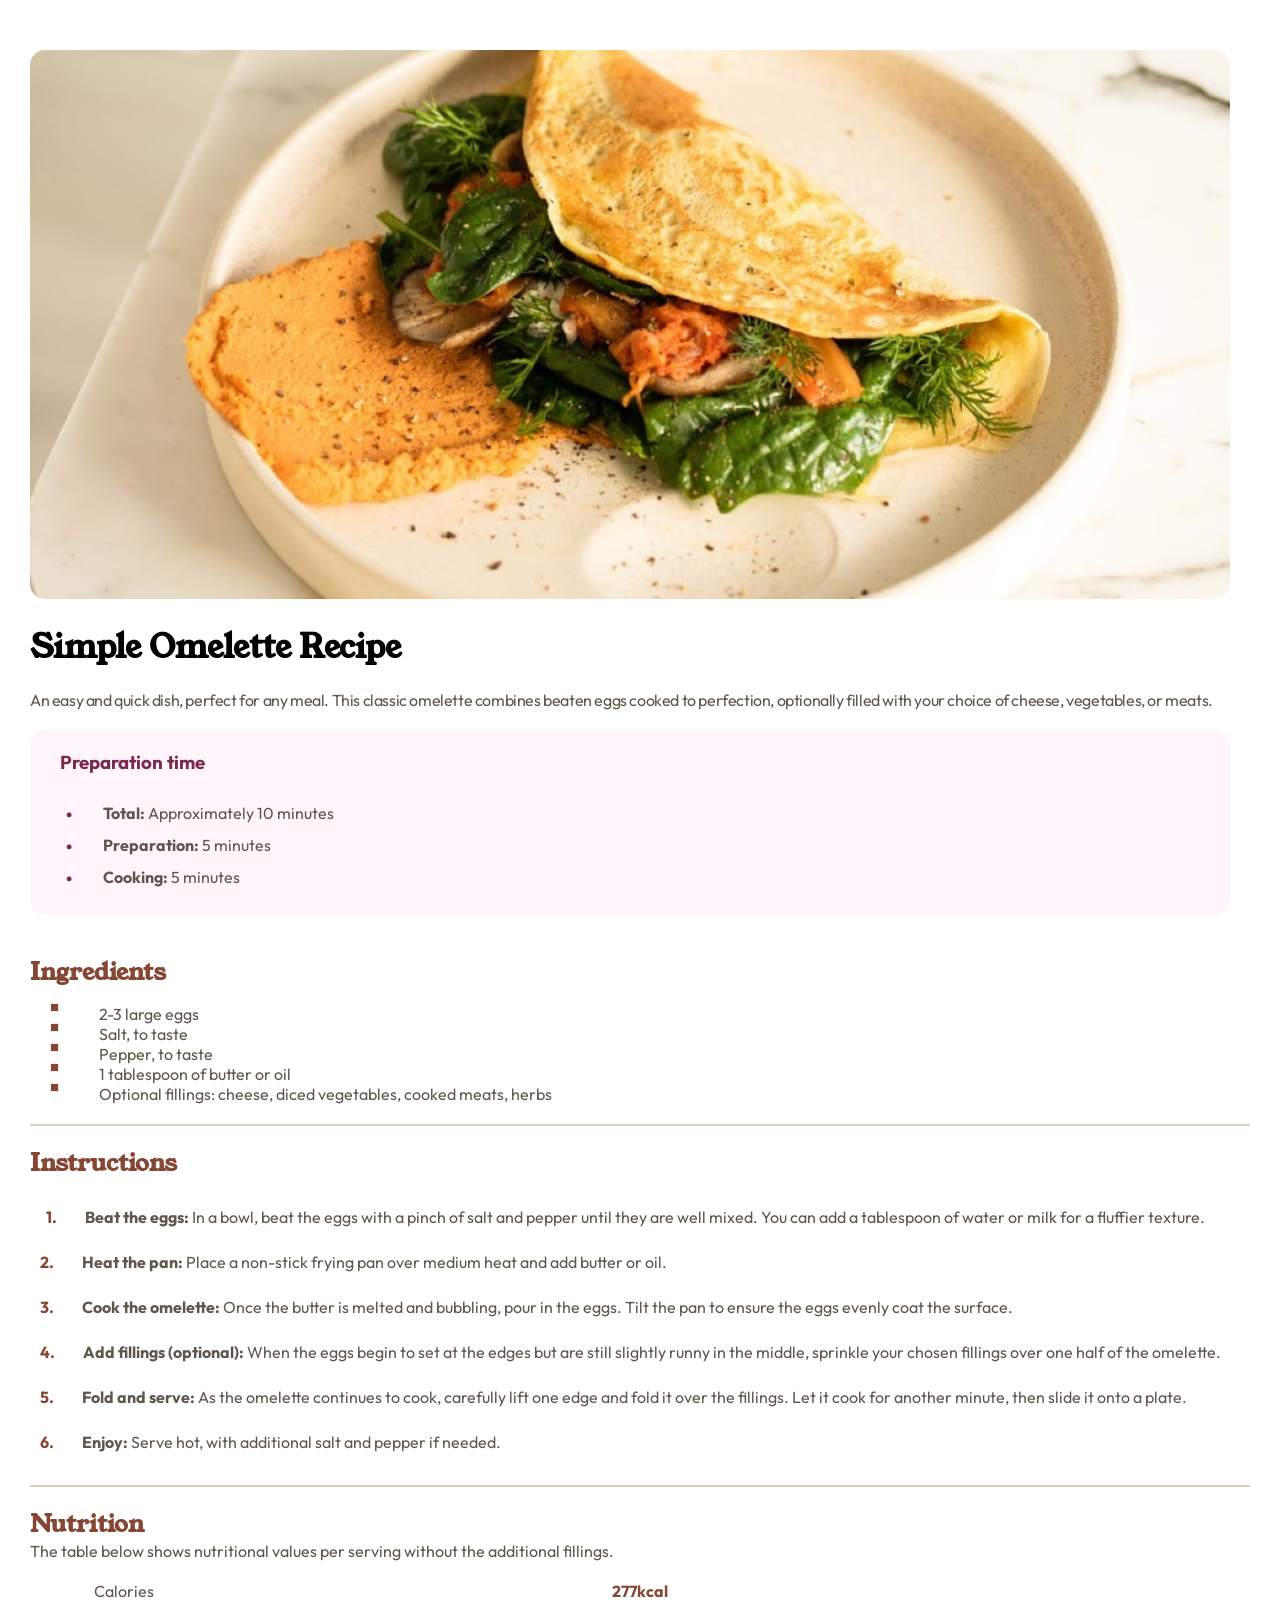
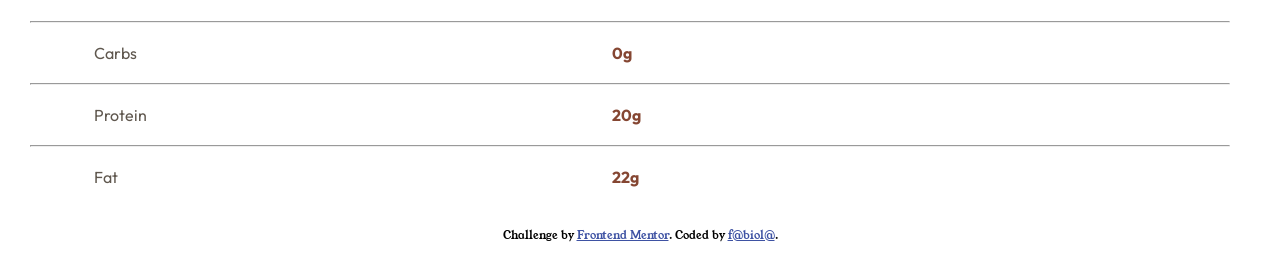
==== recipe-page-main/index.html @ f0a9ac6e "ingredients" ====
<!DOCTYPE html>
<html lang="en">
<head>
  <meta charset="UTF-8">
  <meta name="viewport" content="width=device-width, initial-scale=1.0"> <!-- displays site properly based on user's device -->

  <link rel="icon" type="image/png" sizes="32x32" href="./assets/images/favicon-32x32.png">
  <link rel="preconnect" href="https://fonts.googleapis.com">
  <link rel="preconnect" href="https://fonts.gstatic.com" crossorigin>
  <link href="https://fonts.googleapis.com/css2?family=Outfit:wght@100..900&family=Young+Serif&display=swap" rel="stylesheet">
  <link rel="stylesheet" href="style.css">
  <title>Frontend Mentor | Recipe page</title>

  <!-- Feel free to remove these styles or customise in your own stylesheet 👍 -->
  <style>
    .attribution { font-size: 11px; text-align: center; }
    .attribution a { color: hsl(228, 45%, 44%); }
  </style>
</head>
<body>
  <section class="header">
    <header>
      <img src="assets/images/image-omelette.jpeg" alt="omelette légumes">
      <h1>Simple Omelette Recipe</h1>
      <p>An easy and quick dish, perfect for any meal. This classic omelette combines beaten eggs cooked 
        to perfection, optionally filled with your choice of cheese, vegetables, or meats.</p>
    </header>
    <div class="preparation">
      <h3>Preparation time</h3>
      <ul>
        <li><span>Total:</span> Approximately 10 minutes</li>
        <li><span>Preparation:</span> 5 minutes</li>
        <li><span>Cooking:</span> 5 minutes</li>
      </ul>
    </div>
  </section>
  <section class="ingredients">
    <h2>Ingredients</h2>
    
    <ul>
      <li>2-3 large eggs</li>
      <li>Salt, to taste</li>
      <li>Pepper, to taste</li>
      <li>1 tablespoon of butter or oil</li>
      <li>Optional fillings: cheese, diced vegetables, cooked meats, herbs</li>
    </ul>
    <!-- <hr> -->
  </section>
  <!-- <hr> -->
  <div class="straight"></div>
  <section class="instructions">
    <h2>Instructions</h2>
    <ol>
      <li><span>Beat the eggs:</span> In a bowl, beat the eggs with a pinch of salt and pepper until they are well mixed. 
        You can add a tablespoon of water or milk for a fluffier texture.</li>
      <li><span>Heat the pan:</span> Place a non-stick frying pan over medium heat and add butter or oil.</li>
      <li><span>Cook the omelette:</span> Once the butter is melted and bubbling, pour in the eggs. Tilt the pan to ensure 
        the eggs evenly coat the surface.
      </li>
      <li><span>Add fillings  (optional):</span> When the eggs begin to set at the edges but are still slightly runny in the 
        middle, sprinkle your chosen fillings over one half of the omelette.</li>
      <li><span>Fold and serve:</span> As the omelette continues to cook, carefully lift one edge and fold it  over the 
        fillings. Let it cook for another minute, then slide it onto a plate.</li>
      <li><span>Enjoy:</span> Serve hot, with additional salt and pepper if needed.
      </li>
    </ol>
  </section>
  <div class="straight"></div>
  <section class="nutrition">
    <h2>Nutrition</h2>
    <p>The table below shows nutritional values per serving without the additional fillings.</p> 
    <div class="table">
      <p>Calories</p>
      <p class="mesure">277kcal</p>
    </div>
    <hr>
    <div class="table">
      <p>Carbs</p>
      <p class="mesure">0g</p>
    </div>
    <hr>
    <div class="table">
      <p>Protein</p>
      <p class="mesure">20g</p>
    </div>
    <hr>
    <div class="table">
      <p>Fat</p>
      <p class="mesure">22g </p>
    </div>
    
  </section>
  
  <div class="attribution">
    Challenge by <a href="https://www.frontendmentor.io?ref=challenge" target="_blank">Frontend Mentor</a>. 
    Coded by <a href="https://www.frontendmentor.io/profile/Fabiola971" target="_blank">f@biol@</a>.
  </div>
</body>
</html>
---- recipe-page-main/style.css ----
*{
    box-sizing: border-box;
    margin: 0;
    padding: 0;   
}

body{
    font-family: "Young Serif", serif;
    padding: 30px;
    font-size: 34px;
}

h2, .mesure{
    color: hsl(14, 45%, 36%);
}

h3, .preparation li::before{
    color:  hsl(332, 51%, 32%);
    font-family: "Outfit", sans-serif;
}

hr{
    color: hsl(30, 18%), 87%;
}

p, li{
    font-family: "Outfit", sans-serif;
    color: hsl(30, 10%, 34%);
}

section{
    padding: 20px 20px 20px 0;
}

span{
    font-weight: bold;
}
/*******************HEADER******************/
.header header img, .preparation{
    border-radius: 15px;
    -webkit-border-radius: 15px;
    -moz-border-radius: 15px;
    -ms-border-radius: 15px;
    -o-border-radius: 15px;
    width: 100%;
}

.header header{
    padding-bottom: 20px;
}

.header header h1{
    padding: 20px 0;
    color: #000;
    font-size: 2em;
}

.header p{
    display: flex;
    flex-direction: column;
}

.preparation{
    background-color: hsl(330, 100%, 98%);
    padding: 20px 20px 20px 30px;
}

.preparation ul, .ingredients ul{
    list-style: none;
}

.preparation li::before{
    padding: 10px 30px 10px 5px;
    content: "\2022";
    font-size: 35px;
    
}

.preparation li, .ingredient li{
    padding: 10px;    
}
/******************INGREDIENTS******/
ul, ol{
    padding-top: 15px;  
}

.ingredients ul{}

.ingredients ul li{
    position: relative;
    /* padding: 10px 40px 10px 10px; */
    text-indent: -60px;
    padding-left: 70px;
}

.ingredients li::before{
    content: "\25A0";
    padding: 10px 40px 10px 10px;
    color: hsl(14, 45%, 36%);
    font-size: 15px;
    position: relative;
    top: -8px;
}

.straight{
    width: 100%;
    border: 0.5px solid  hsl(32, 26%, 80%);
}
/* INSTRUCTIONS */

.instructions ol{
    list-style: none;
    counter-reset: list-counter;
}

.instructions li:first-child::before{
    content: counter(1);
    margin-left: 6px;
}

.instructions ol li{
    counter-increment: list-counter;
    line-height: 45px;
    padding-left: 68px;
    text-indent: -58px; 
}

.instructions ol li::before{
    content: counter(list-counter)".";
    color: hsl(14, 45%, 36%);
    font-weight: bold;
    margin-right: 28px;   
}

/* NUTRITION */
.table{
    display: flex;
    margin: 20px 0 20px 64px;
}

.table p{
    width: 50%;
}

.mesure{
    font-weight: bold;
    margin-left: -50px;
}

@media (max-width:1443px){
   body{
    font-size: 16px;
   }
   .header p{
    letter-spacing: -0.4px;
   }

   .preparation h3{
    padding-bottom: 10px;
   }
   
   .preparation li{
    padding: 0;
   }

   .preparation li::before{
    display: inline-block;
    vertical-align: middle;
    padding: 0 30px 0 5px;
    font-size: 25px;
    
    
    }
}
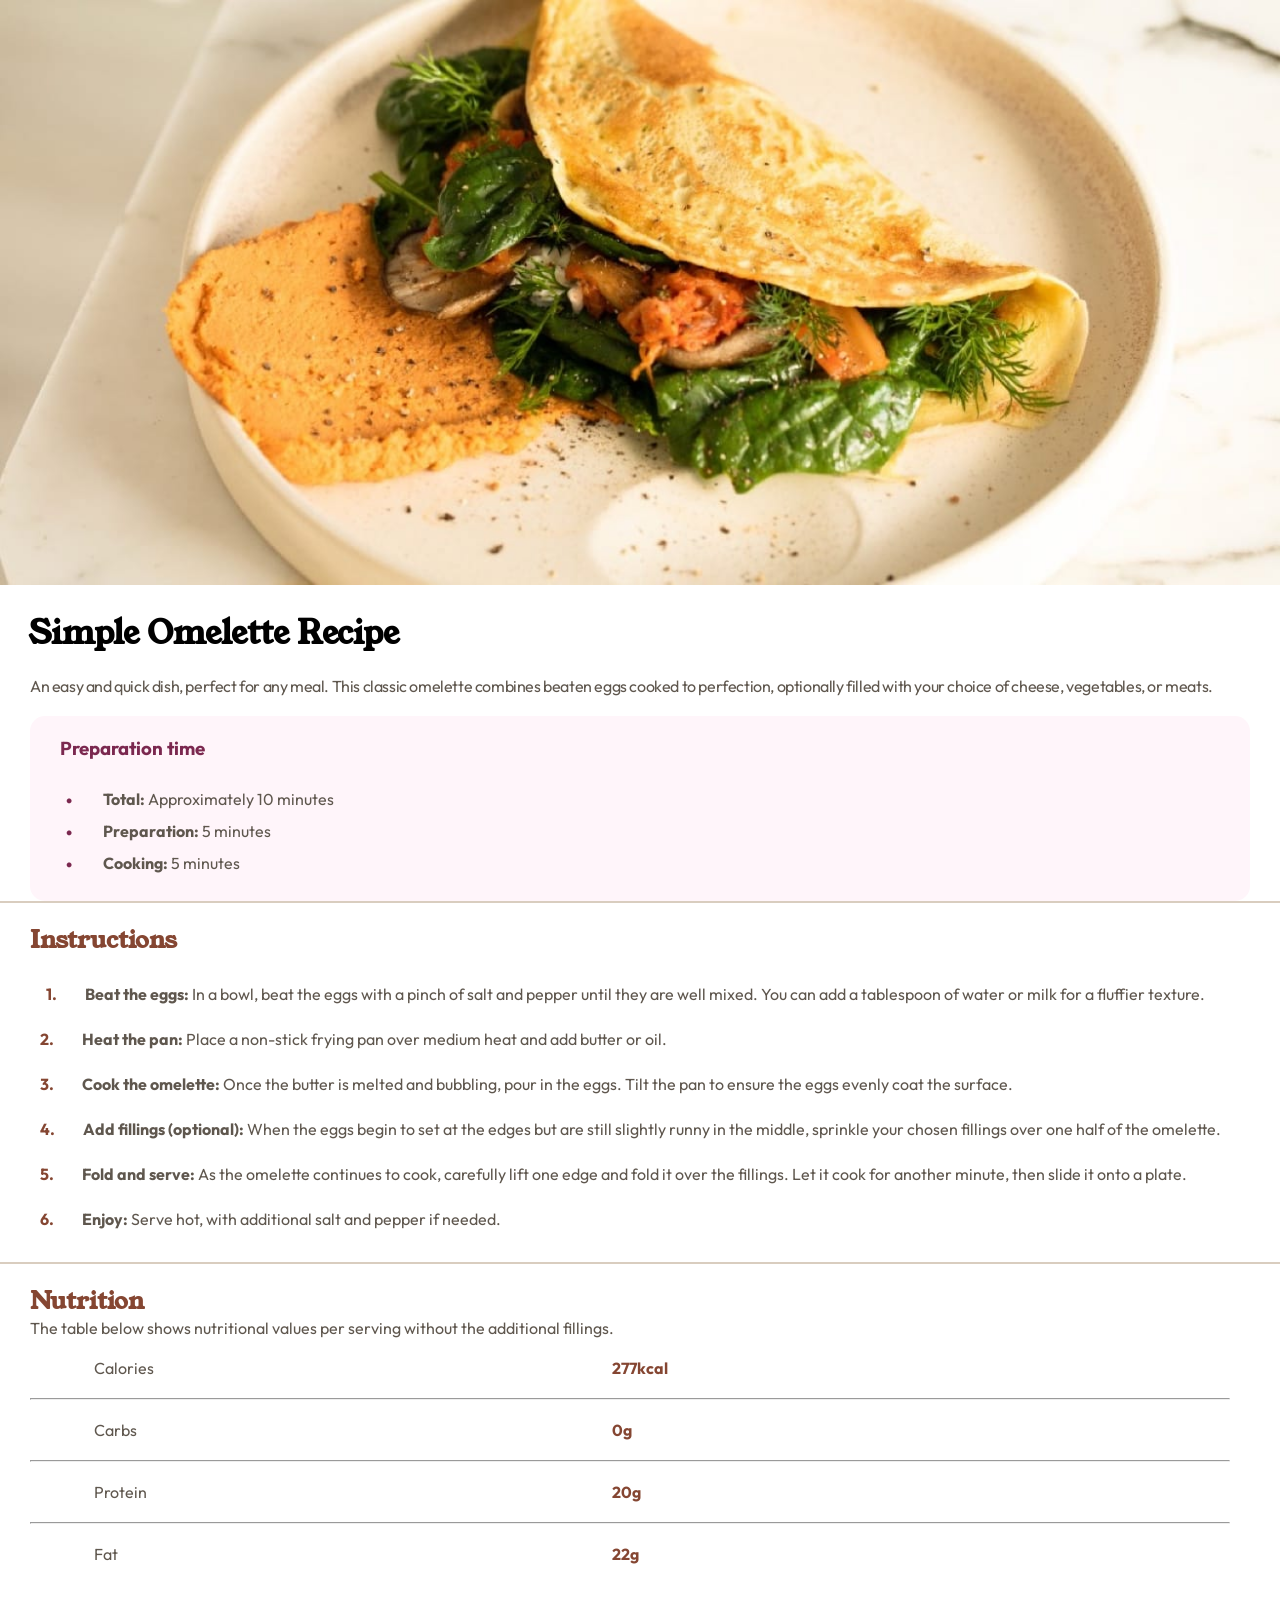
==== commit f614f5a8: "change img outof header" ====
--- a/recipe-page-main/index.html
+++ b/recipe-page-main/index.html
@@ -19,8 +19,8 @@
 </head>
 <body>
   <section class="header">
+    <img src="assets/images/image-omelette.jpeg" alt="omelette légumes">
     <header>
-      <img src="assets/images/image-omelette.jpeg" alt="omelette légumes">
       <h1>Simple Omelette Recipe</h1>
       <p>An easy and quick dish, perfect for any meal. This classic omelette combines beaten eggs cooked 
         to perfection, optionally filled with your choice of cheese, vegetables, or meats.</p>
@@ -34,15 +34,7 @@
       </ul>
     </div>
   </section>
-  <section class="ingredients">
-    <h2>Ingredients</h2>
-    
-    <ul>
-      <li>2-3 large eggs</li>
-      <li>Salt, to taste</li>
-      <li>Pepper, to taste</li>
-      <li>1 tablespoon of butter or oil</li>
-      <li>Optional fillings: cheese, diced vegetables, cooked meats, herbs</li>
+ 
     </ul>
     <!-- <hr> -->
   </section>
@@ -94,6 +86,6 @@
   <div class="attribution">
     Challenge by <a href="https://www.frontendmentor.io?ref=challenge" target="_blank">Frontend Mentor</a>. 
     Coded by <a href="https://www.frontendmentor.io/profile/Fabiola971" target="_blank">f@biol@</a>.
-  </div>
+  </div> 
 </body>
 </html>
--- a/recipe-page-main/style.css
+++ b/recipe-page-main/style.css
@@ -6,7 +6,7 @@
 
 body{
     font-family: "Young Serif", serif;
-    padding: 30px;
+    /* padding: 30px; */
     font-size: 34px;
 }
 
@@ -36,31 +36,31 @@
     font-weight: bold;
 }
 /*******************HEADER******************/
-.header header img, .preparation{
+.header img{
+    width: 100%;
+}
+
+.header header{
+    padding-bottom: 20px;
+}
+
+.header header h1{
+    padding: 20px 28px;
+    color: #000;
+    font-size: 2em;
+}
+
+.header p{
+    display: flex;
+    flex-direction: column;
+}
+
+.preparation{
     border-radius: 15px;
     -webkit-border-radius: 15px;
     -moz-border-radius: 15px;
     -ms-border-radius: 15px;
     -o-border-radius: 15px;
-    width: 100%;
-}
-
-.header header{
-    padding-bottom: 20px;
-}
-
-.header header h1{
-    padding: 20px 0;
-    color: #000;
-    font-size: 2em;
-}
-
-.header p{
-    display: flex;
-    flex-direction: column;
-}
-
-.preparation{
     background-color: hsl(330, 100%, 98%);
     padding: 20px 20px 20px 30px;
 }
@@ -70,9 +70,16 @@
 }
 
 .preparation li::before{
-    padding: 10px 30px 10px 5px;
     content: "\2022";
-    font-size: 35px;
+    display: inline-block;
+    vertical-align: middle;
+    padding: 0 20px 0 5px;
+    font-size: 25px;
+}
+
+.preparation li::before{
+    /* padding: 10px 30px 10px 50px;
+    font-size: 35px; */
     
 }
 
@@ -149,27 +156,64 @@
 
 @media (max-width:1443px){
    body{
-    font-size: 16px;
-   }
+        font-size: 16px;
+   }
+
+   h1{
+    padding-inline: 30px;
+   }
+
+   .header{
+        padding: 0;
+   }
+
+   .header header img{
+    border-radius: 0;
+    -webkit-border-radius: 0;
+    -moz-border-radius: 0;
+    -ms-border-radius: 0;
+    -o-border-radius: 0;
+}
+
    .header p{
-    letter-spacing: -0.4px;
+        letter-spacing: -0.4px;
+        padding-inline-start: 30px;
+        padding-inline-end: 50px;
+   }
+
+   .preparation{
+        margin-inline: 30px;
+        width: auto;
    }
 
    .preparation h3{
-    padding-bottom: 10px;
+        padding-bottom: 10px;
    }
    
    .preparation li{
-    padding: 0;
+        padding: 0;
    }
 
    .preparation li::before{
-    display: inline-block;
-    vertical-align: middle;
-    padding: 0 30px 0 5px;
-    font-size: 25px;
-    
-    
-    }
-}
-
+        display: inline-block;
+        vertical-align: middle;
+        padding: 0 30px 0 5px;
+        font-size: 25px;
+    }
+
+    .ingredients, .instructions, .nutrition{
+        margin-inline: 30px;
+    }
+
+    .ingredients {
+    line-height: 30px;
+    }
+
+    .ingredients li::before{
+        top: -2px;
+        left: -13px;
+        padding-right: 7px;
+        font-size: 10px;
+    }
+}
+
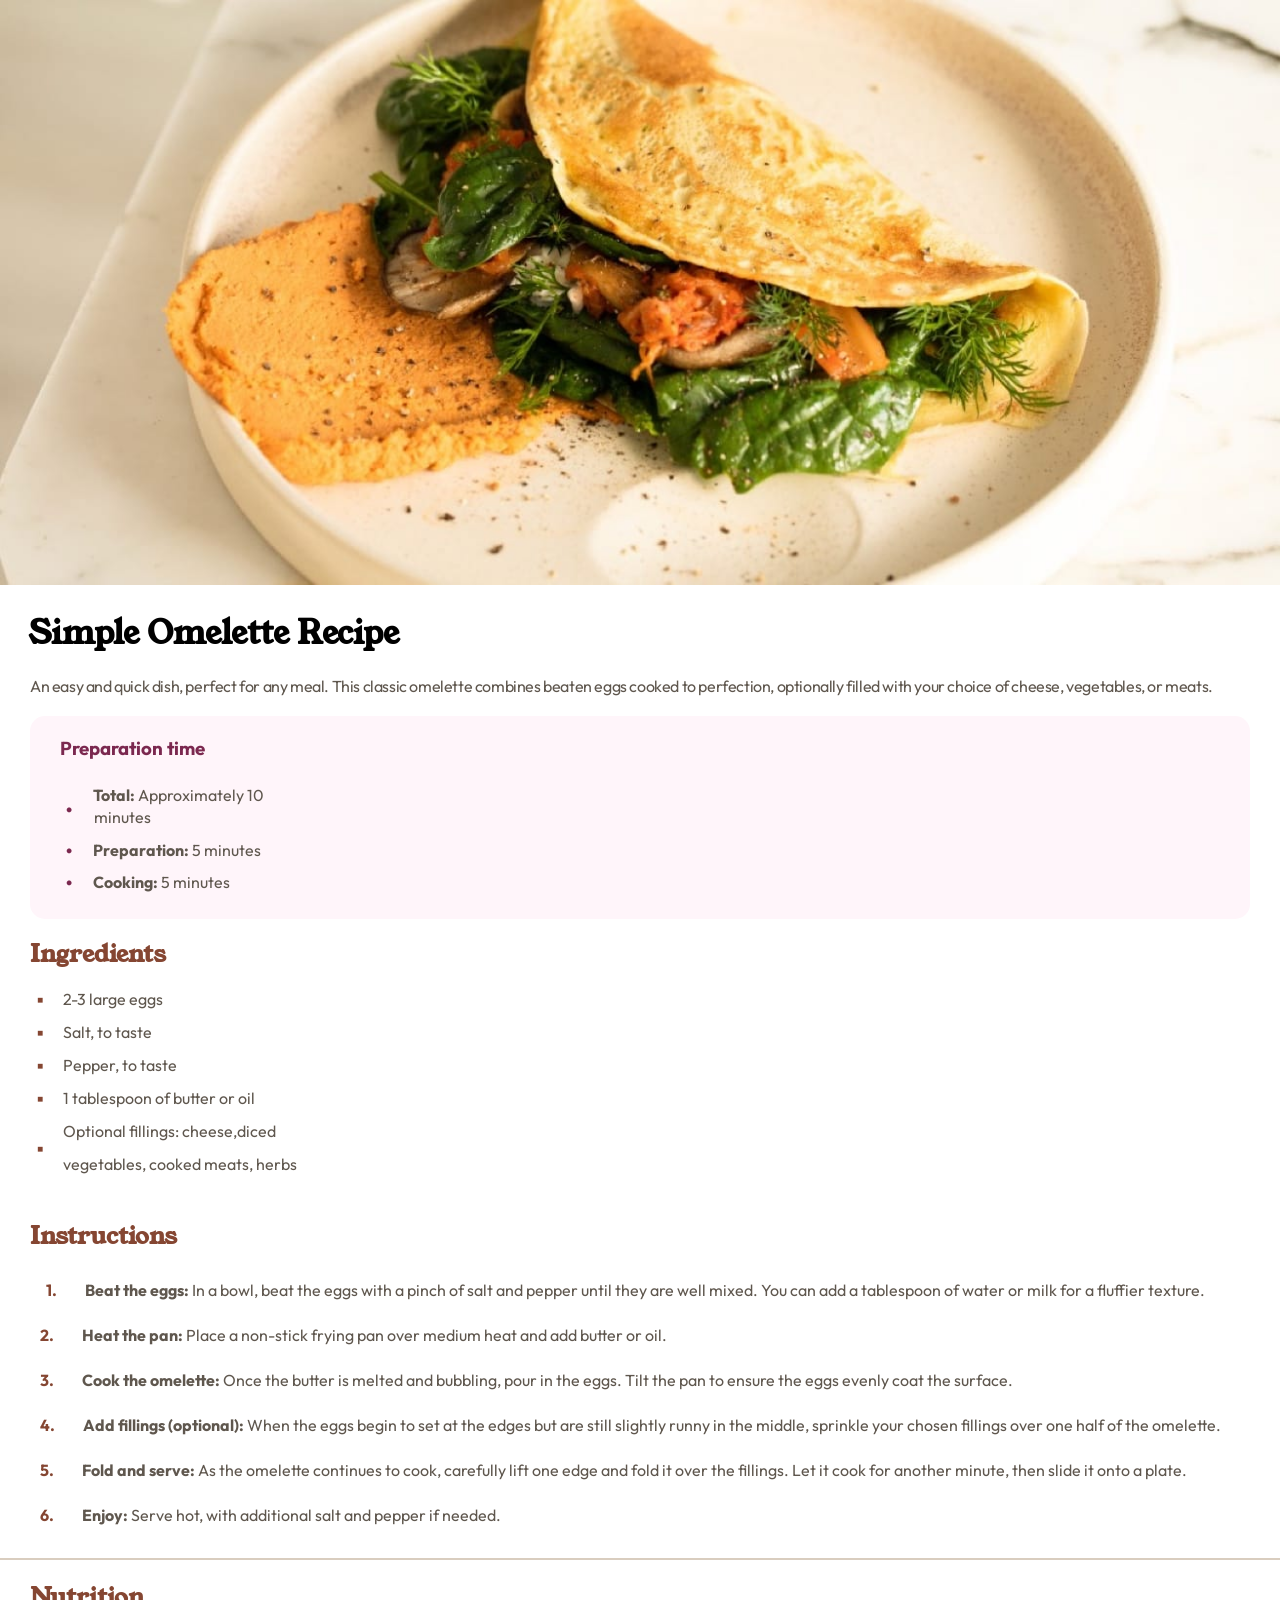
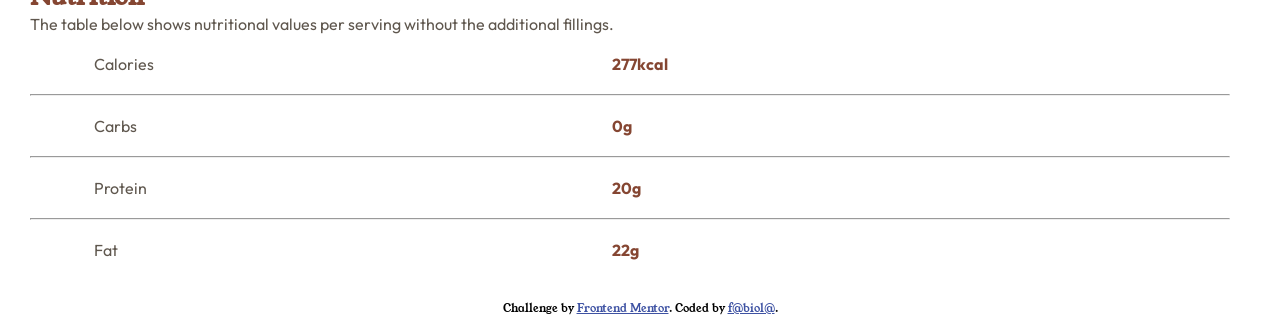
==== commit e00095bf: "improvement layoutingredients section" ====
--- a/recipe-page-main/index.html
+++ b/recipe-page-main/index.html
@@ -28,18 +28,28 @@
     <div class="preparation">
       <h3>Preparation time</h3>
       <ul>
-        <li><span>Total:</span> Approximately 10 minutes</li>
+        <li><span>Total:</span> Approximately 10 <em>minutes</em></li>
         <li><span>Preparation:</span> 5 minutes</li>
         <li><span>Cooking:</span> 5 minutes</li>
       </ul>
     </div>
   </section>
  
+    
+    <!-- <hr> -->
+  <section class="ingredients">
+    <h2>Ingredients</h2>
+    <ul>
+      <li>2-3 large eggs</li>
+      <li>Salt, to taste</li>
+      <li>Pepper, to taste</li>
+      <li>1 tablespoon of butter or oil</li>
+      <li>Optional fillings: cheese,diced <em>vegetables, cooked meats, herbs</em></li>
     </ul>
-    <!-- <hr> -->
+
   </section>
   <!-- <hr> -->
-  <div class="straight"></div>
+  <!-- <div class="straight"></div> -->
   <section class="instructions">
     <h2>Instructions</h2>
     <ol>
--- a/recipe-page-main/style.css
+++ b/recipe-page-main/style.css
@@ -72,19 +72,30 @@
 .preparation li::before{
     content: "\2022";
     display: inline-block;
-    vertical-align: middle;
+    vertical-align: sub;
     padding: 0 20px 0 5px;
     font-size: 25px;
 }
 
-.preparation li::before{
-    /* padding: 10px 30px 10px 50px;
-    font-size: 35px; */
+
+
+.preparation li, .ingredient li{
+    padding: 10px; 
+    position: relative;   
+}
+
+.preparation li:first-of-type::before{
+    vertical-align: top;
+    line-height: 2;
+
     
 }
 
-.preparation li, .ingredient li{
-    padding: 10px;    
+.preparation li em{
+    font-style: normal;
+    position: absolute;
+    top: 22px;
+    left: 34px;
 }
 /******************INGREDIENTS******/
 ul, ol{
@@ -109,6 +120,21 @@
     top: -8px;
 }
 
+.ingredients li:last-of-type::before{
+   top: 15px;
+
+}
+
+.ingredients li em{
+    display: block;
+    font-style: normal;
+    position: relative;
+    left: 23px;
+
+}
+
+
+
 .straight{
     width: 100%;
     border: 0.5px solid  hsl(32, 26%, 80%);
@@ -195,9 +221,7 @@
    }
 
    .preparation li::before{
-        display: inline-block;
-        vertical-align: middle;
-        padding: 0 30px 0 5px;
+        /* padding: 0 30px 0 5px; */
         font-size: 25px;
     }
 
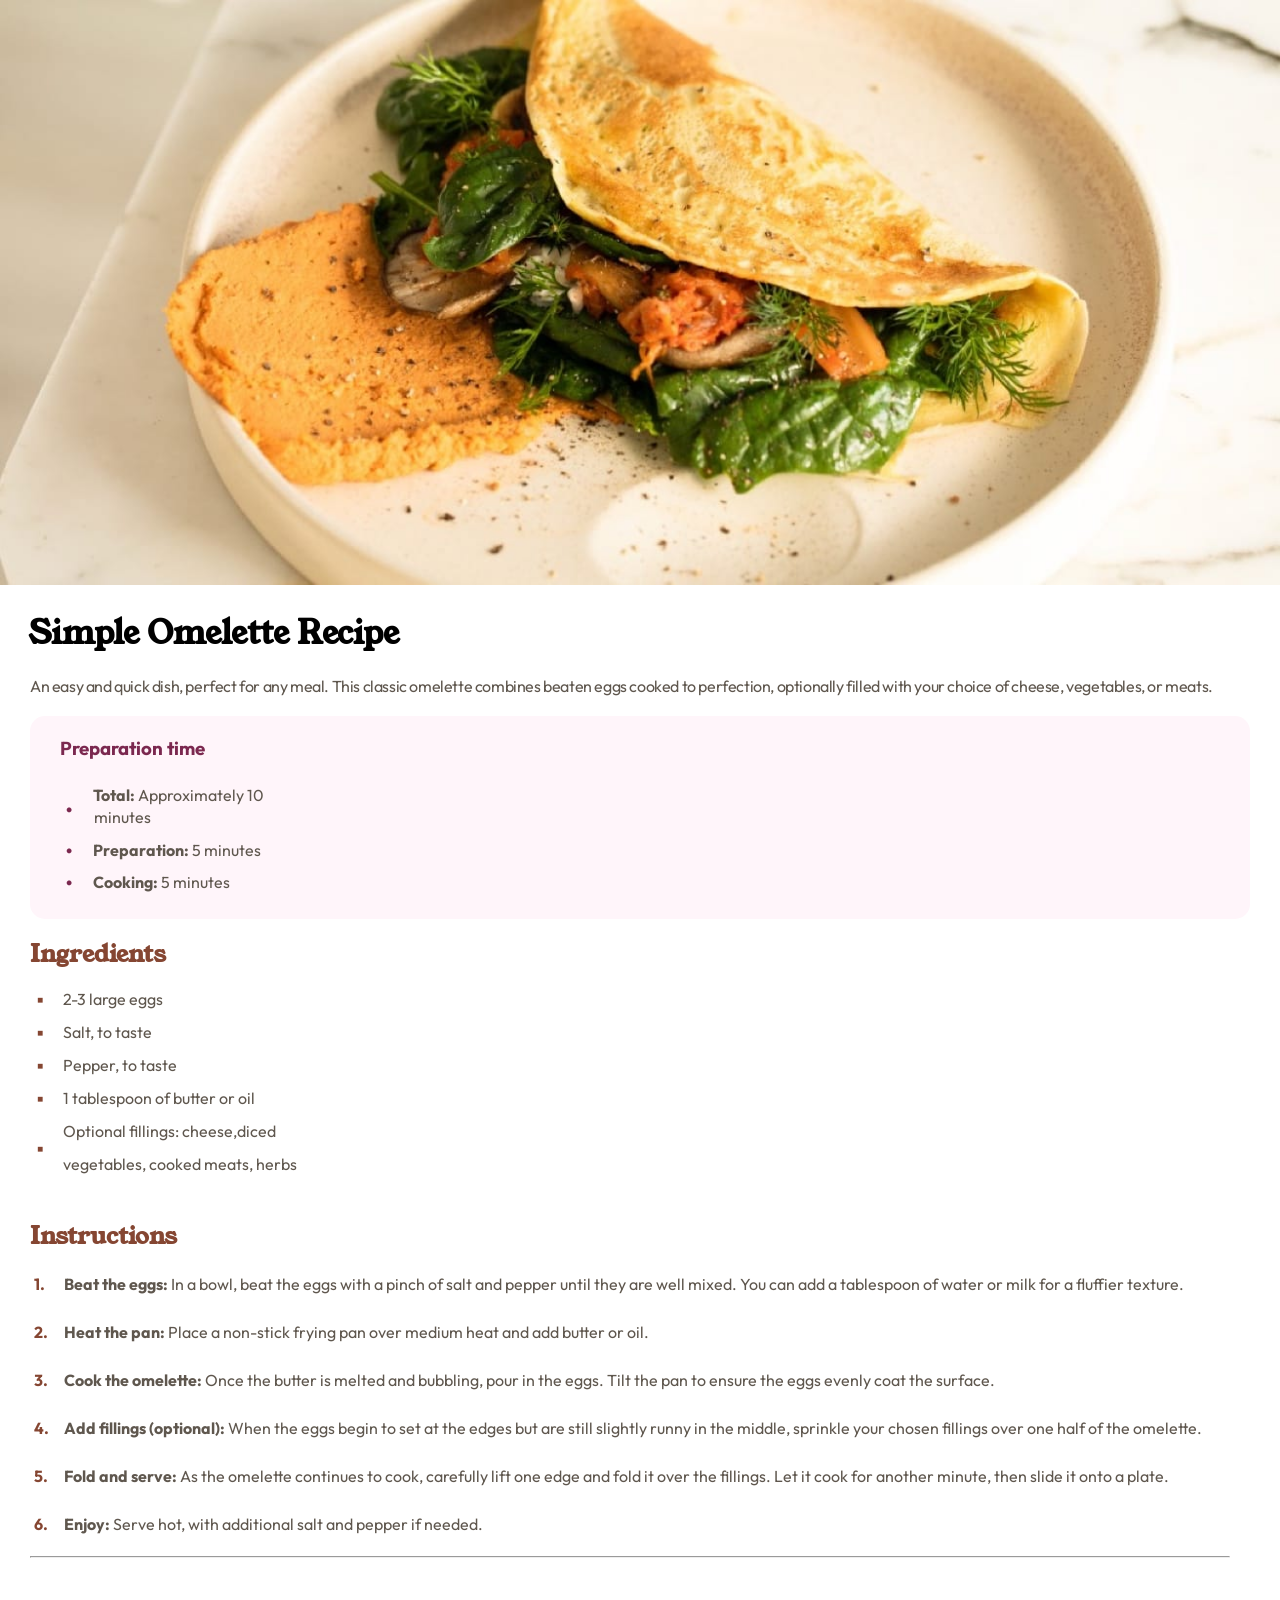
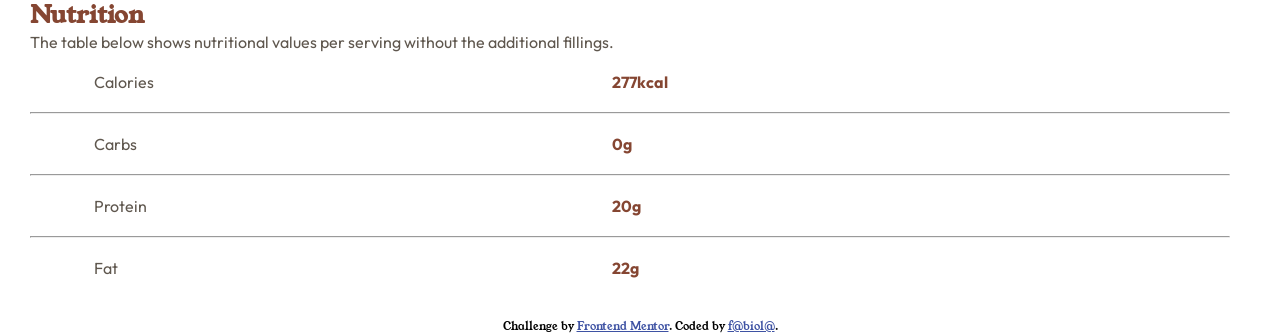
==== commit 3286475d: "continue to improve instructions section" ====
--- a/recipe-page-main/index.html
+++ b/recipe-page-main/index.html
@@ -53,9 +53,9 @@
   <section class="instructions">
     <h2>Instructions</h2>
     <ol>
-      <li><span>Beat the eggs:</span> In a bowl, beat the eggs with a pinch of salt and pepper until they are well mixed. 
+    <li><span>Beat the eggs:</span> In a bowl, beat the eggs with a pinch of salt and pepper until they are well mixed. 
         You can add a tablespoon of water or milk for a fluffier texture.</li>
-      <li><span>Heat the pan:</span> Place a non-stick frying pan over medium heat and add butter or oil.</li>
+      <li><strong>Heat the pan:</strong> Place a non-stick frying pan over medium heat and add butter or oil.</li>
       <li><span>Cook the omelette:</span> Once the butter is melted and bubbling, pour in the eggs. Tilt the pan to ensure 
         the eggs evenly coat the surface.
       </li>
@@ -66,7 +66,9 @@
       <li><span>Enjoy:</span> Serve hot, with additional salt and pepper if needed.
       </li>
     </ol>
+    <hr>
   </section>
+  <!-- <hr> -->
   <div class="straight"></div>
   <section class="nutrition">
     <h2>Nutrition</h2>
--- a/recipe-page-main/style.css
+++ b/recipe-page-main/style.css
@@ -135,34 +135,35 @@
 
 
 
-.straight{
-    width: 100%;
+.straigh{
+    width: 80%;
+    
     border: 0.5px solid  hsl(32, 26%, 80%);
 }
 /* INSTRUCTIONS */
 
 .instructions ol{
     list-style: none;
-    counter-reset: list-counter;
-}
-
-.instructions li:first-child::before{
-    content: counter(1);
-    margin-left: 6px;
+    counter-reset: step;
+   
 }
 
 .instructions ol li{
-    counter-increment: list-counter;
-    line-height: 45px;
-    padding-left: 68px;
-    text-indent: -58px; 
+    counter-increment: step;
+    line-height: 2;
+    margin-bottom: 16px;
+    position: relative;
+    left: 34px;    
 }
 
 .instructions ol li::before{
-    content: counter(list-counter)".";
+    content: counter(step)".";
     color: hsl(14, 45%, 36%);
     font-weight: bold;
-    margin-right: 28px;   
+    position: absolute;
+    left: -30px;
+    
+    
 }
 
 /* NUTRITION */
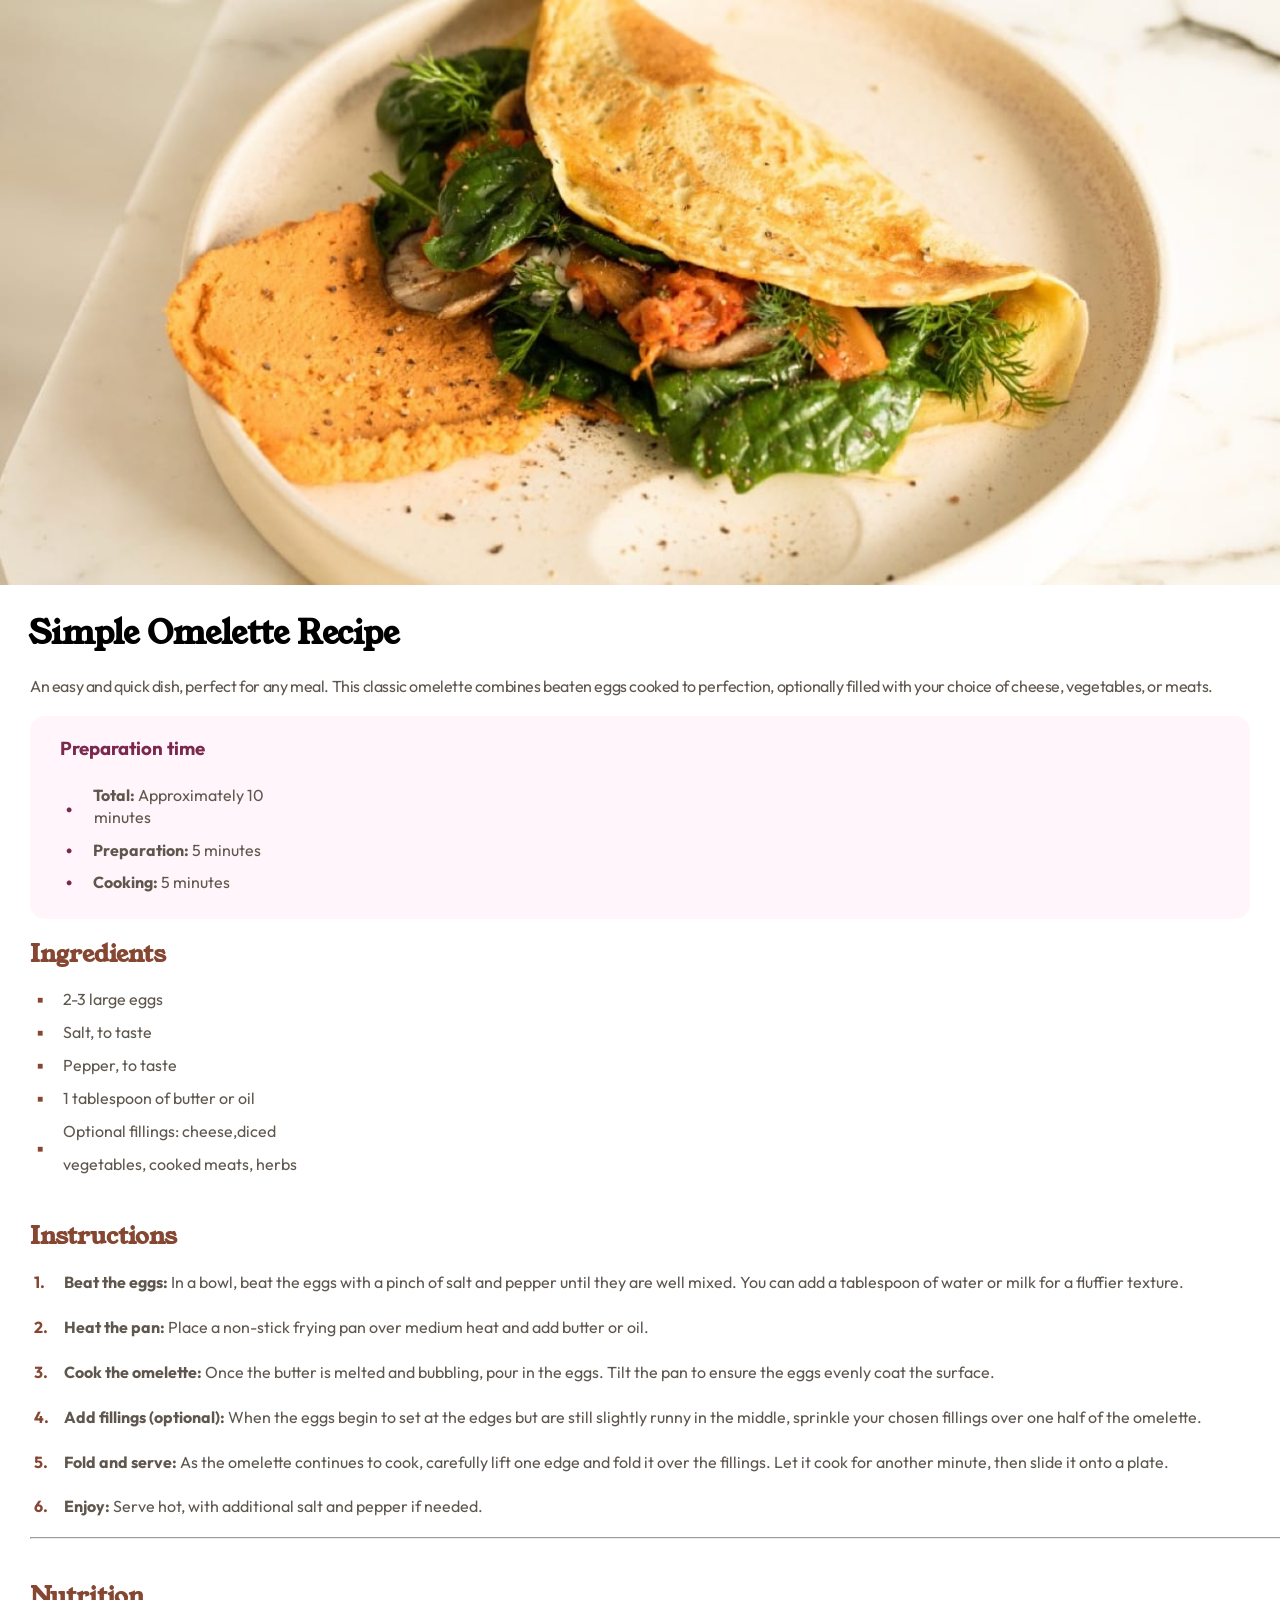
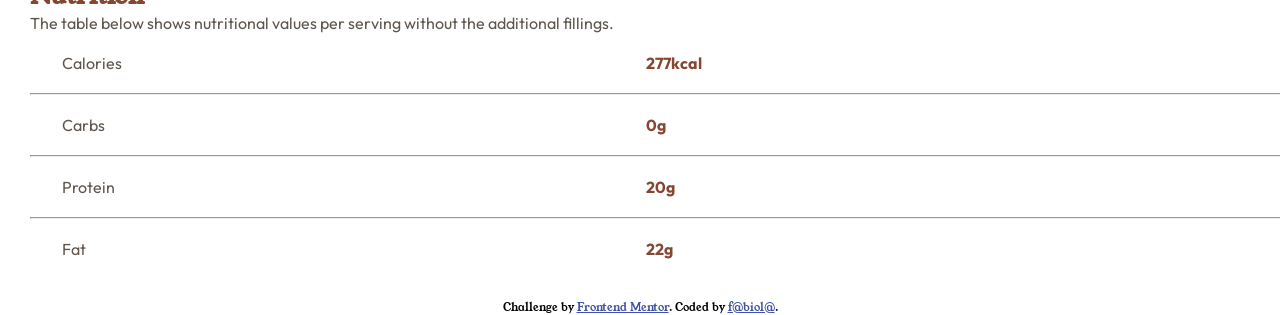
==== commit d66b8c0e: "improvement section nutrition" ====
--- a/recipe-page-main/index.html
+++ b/recipe-page-main/index.html
@@ -54,7 +54,8 @@
     <h2>Instructions</h2>
     <ol>
     <li><span>Beat the eggs:</span> In a bowl, beat the eggs with a pinch of salt and pepper until they are well mixed. 
-        You can add a tablespoon of water or milk for a fluffier texture.</li>
+        You can add a tablespoon of water or milk for a fluffier texture.</li> 
+       
       <li><strong>Heat the pan:</strong> Place a non-stick frying pan over medium heat and add butter or oil.</li>
       <li><span>Cook the omelette:</span> Once the butter is melted and bubbling, pour in the eggs. Tilt the pan to ensure 
         the eggs evenly coat the surface.
--- a/recipe-page-main/style.css
+++ b/recipe-page-main/style.css
@@ -21,6 +21,7 @@
 
 hr{
     color: hsl(30, 18%), 87%;
+    width: 105%;
 }
 
 p, li{
@@ -150,7 +151,7 @@
 
 .instructions ol li{
     counter-increment: step;
-    line-height: 2;
+    line-height: 1.8;
     margin-bottom: 16px;
     position: relative;
     left: 34px;    
@@ -161,15 +162,13 @@
     color: hsl(14, 45%, 36%);
     font-weight: bold;
     position: absolute;
-    left: -30px;
-    
-    
+    left: -30px;   
 }
 
 /* NUTRITION */
 .table{
     display: flex;
-    margin: 20px 0 20px 64px;
+    margin: 20px 0 20px 32px;
 }
 
 .table p{
@@ -178,7 +177,6 @@
 
 .mesure{
     font-weight: bold;
-    margin-left: -50px;
 }
 
 @media (max-width:1443px){
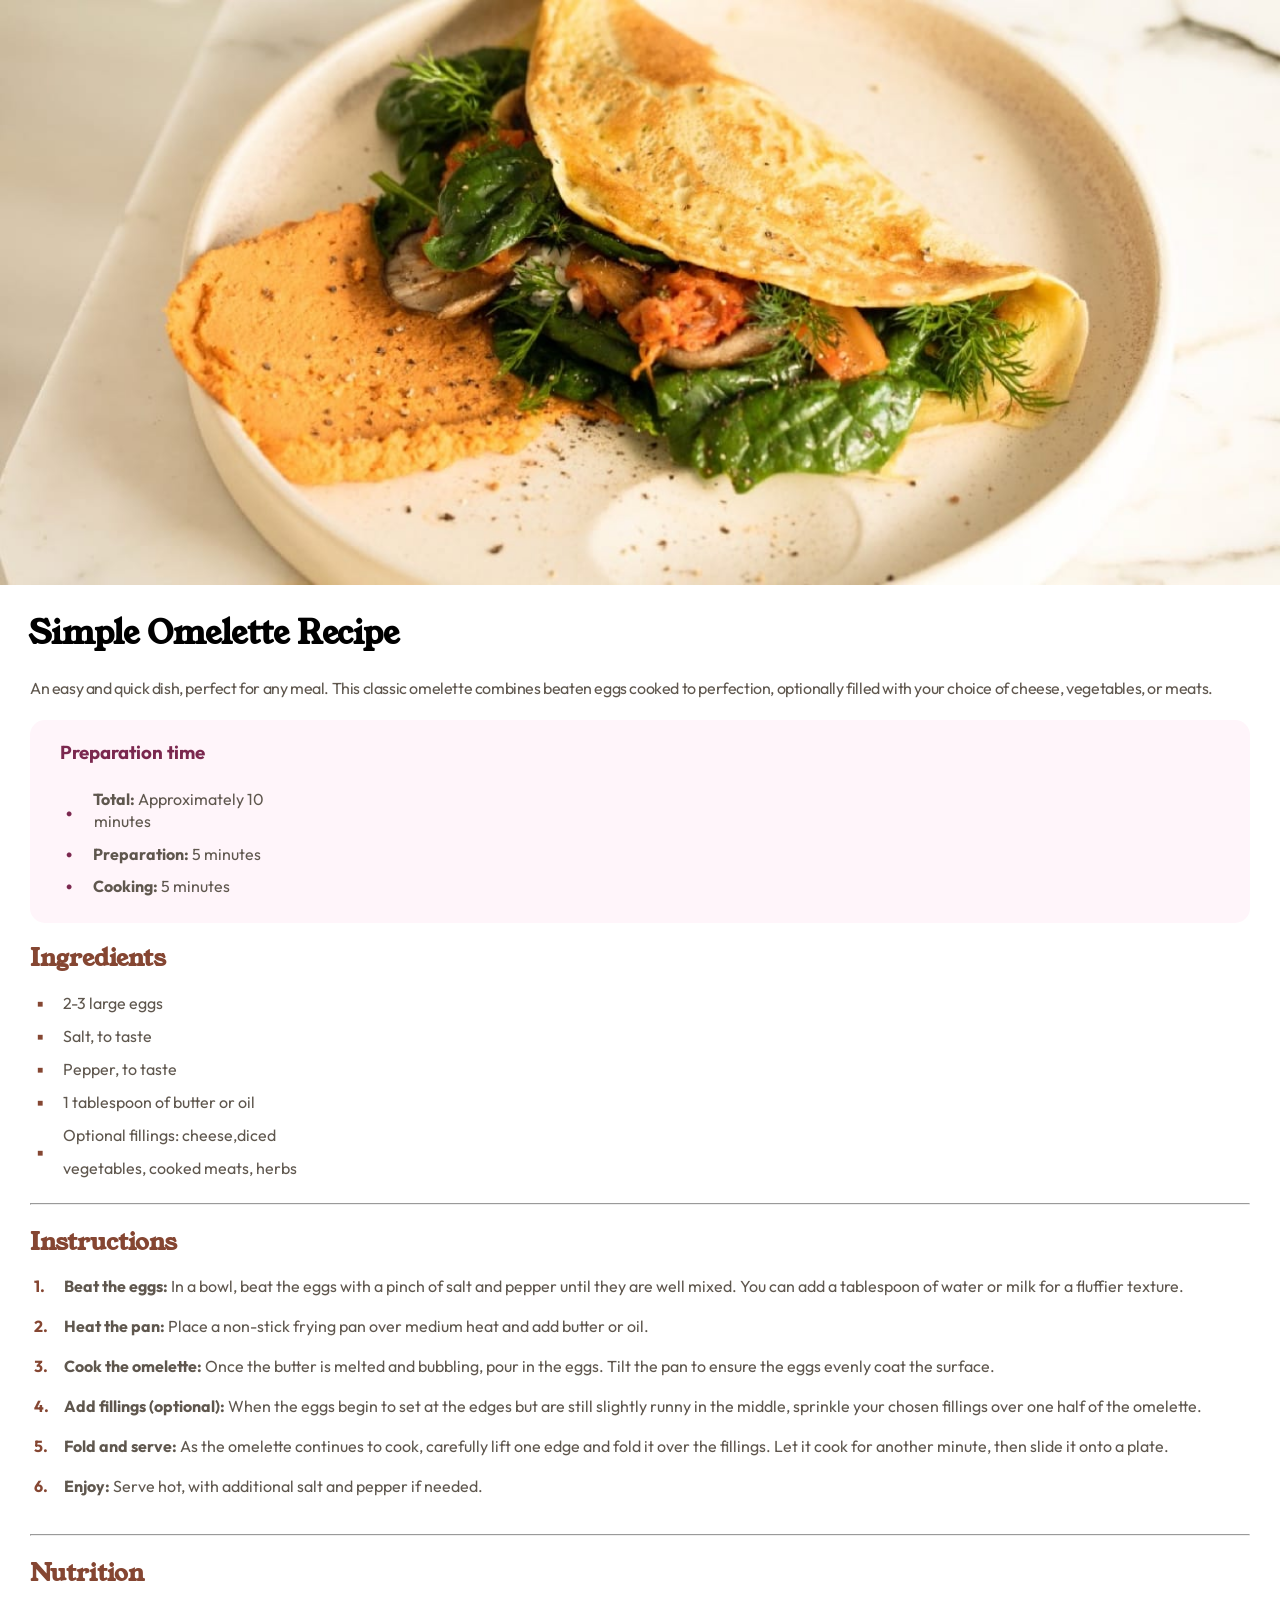
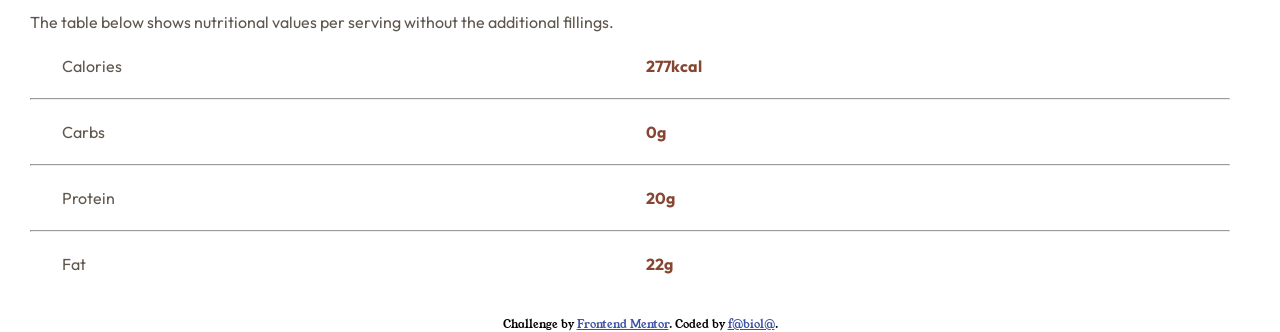
==== commit a18c0661: "mobile first ok" ====
--- a/recipe-page-main/index.html
+++ b/recipe-page-main/index.html
@@ -33,10 +33,7 @@
         <li><span>Cooking:</span> 5 minutes</li>
       </ul>
     </div>
-  </section>
- 
-    
-    <!-- <hr> -->
+  </section>  
   <section class="ingredients">
     <h2>Ingredients</h2>
     <ul>
@@ -46,10 +43,10 @@
       <li>1 tablespoon of butter or oil</li>
       <li>Optional fillings: cheese,diced <em>vegetables, cooked meats, herbs</em></li>
     </ul>
-
   </section>
-  <!-- <hr> -->
-  <!-- <div class="straight"></div> -->
+  <div class="straight">
+    <hr>
+  </div>
   <section class="instructions">
     <h2>Instructions</h2>
     <ol>
@@ -67,10 +64,10 @@
       <li><span>Enjoy:</span> Serve hot, with additional salt and pepper if needed.
       </li>
     </ol>
+  </section>
+  <div class="straight">
     <hr>
-  </section>
-  <!-- <hr> -->
-  <div class="straight"></div>
+  </div>
   <section class="nutrition">
     <h2>Nutrition</h2>
     <p>The table below shows nutritional values per serving without the additional fillings.</p> 
--- a/recipe-page-main/style.css
+++ b/recipe-page-main/style.css
@@ -19,9 +19,8 @@
     font-family: "Outfit", sans-serif;
 }
 
-hr{
-    color: hsl(30, 18%), 87%;
-    width: 105%;
+p{
+    line-height: 1.5;
 }
 
 p, li{
@@ -87,9 +86,7 @@
 
 .preparation li:first-of-type::before{
     vertical-align: top;
-    line-height: 2;
-
-    
+    line-height: 2;    
 }
 
 .preparation li em{
@@ -103,8 +100,6 @@
     padding-top: 15px;  
 }
 
-.ingredients ul{}
-
 .ingredients ul li{
     position: relative;
     /* padding: 10px 40px 10px 10px; */
@@ -134,27 +129,23 @@
 
 }
 
-
-
-.straigh{
-    width: 80%;
-    
-    border: 0.5px solid  hsl(32, 26%, 80%);
+.straight{
+    padding-inline: 30px;
 }
 /* INSTRUCTIONS */
 
 .instructions ol{
     list-style: none;
-    counter-reset: step;
-   
+    counter-reset: step;  
 }
 
 .instructions ol li{
     counter-increment: step;
-    line-height: 1.8;
+    line-height: 1.5;
     margin-bottom: 16px;
     position: relative;
-    left: 34px;    
+    left: 34px;
+    margin-inline-end: 25px;    
 }
 
 .instructions ol li::before{
@@ -166,6 +157,14 @@
 }
 
 /* NUTRITION */
+.nutrition h2{
+    margin-bottom: 20px;
+}
+
+.nutrition p{
+    line-height: 1.5;
+}
+
 .table{
     display: flex;
     margin: 20px 0 20px 32px;
@@ -198,7 +197,7 @@
     -moz-border-radius: 0;
     -ms-border-radius: 0;
     -o-border-radius: 0;
-}
+    }
 
    .header p{
         letter-spacing: -0.4px;
@@ -220,7 +219,6 @@
    }
 
    .preparation li::before{
-        /* padding: 0 30px 0 5px; */
         font-size: 25px;
     }
 
@@ -229,7 +227,7 @@
     }
 
     .ingredients {
-    line-height: 30px;
+        line-height: 30px;
     }
 
     .ingredients li::before{
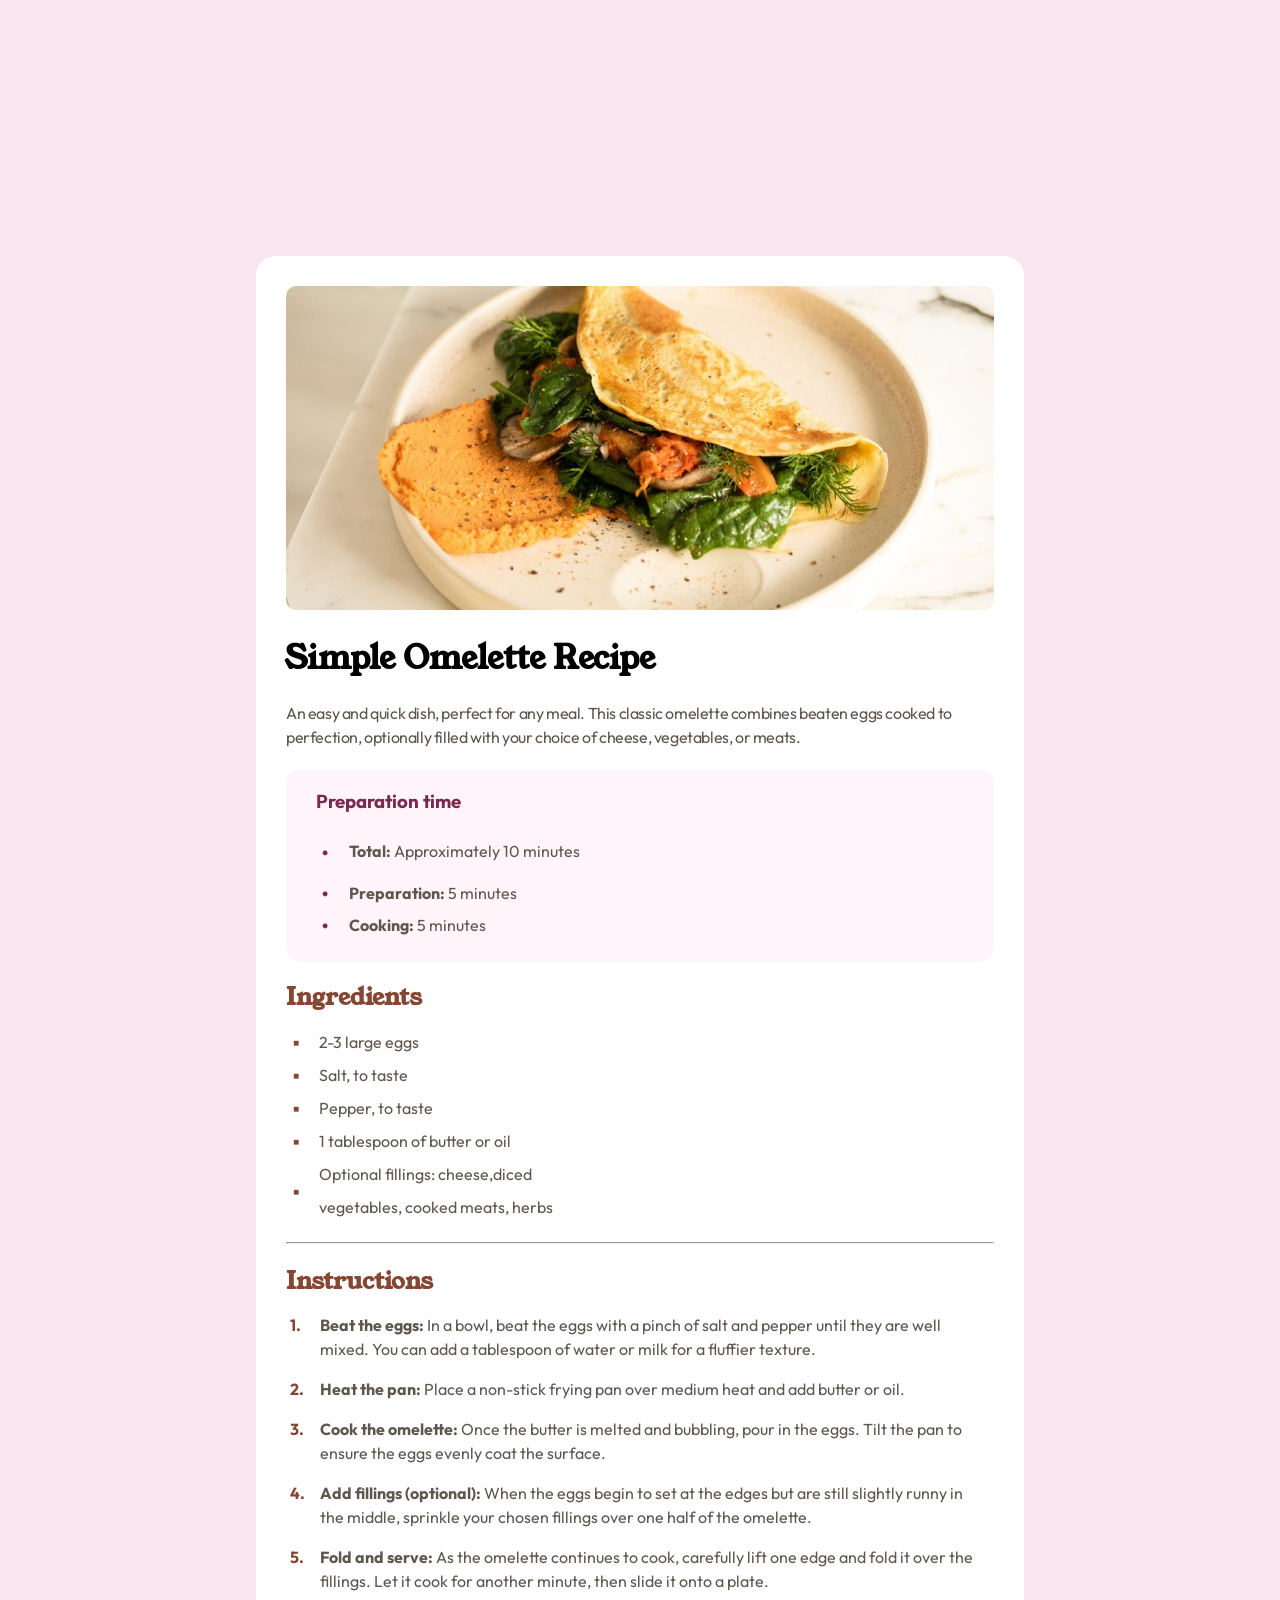
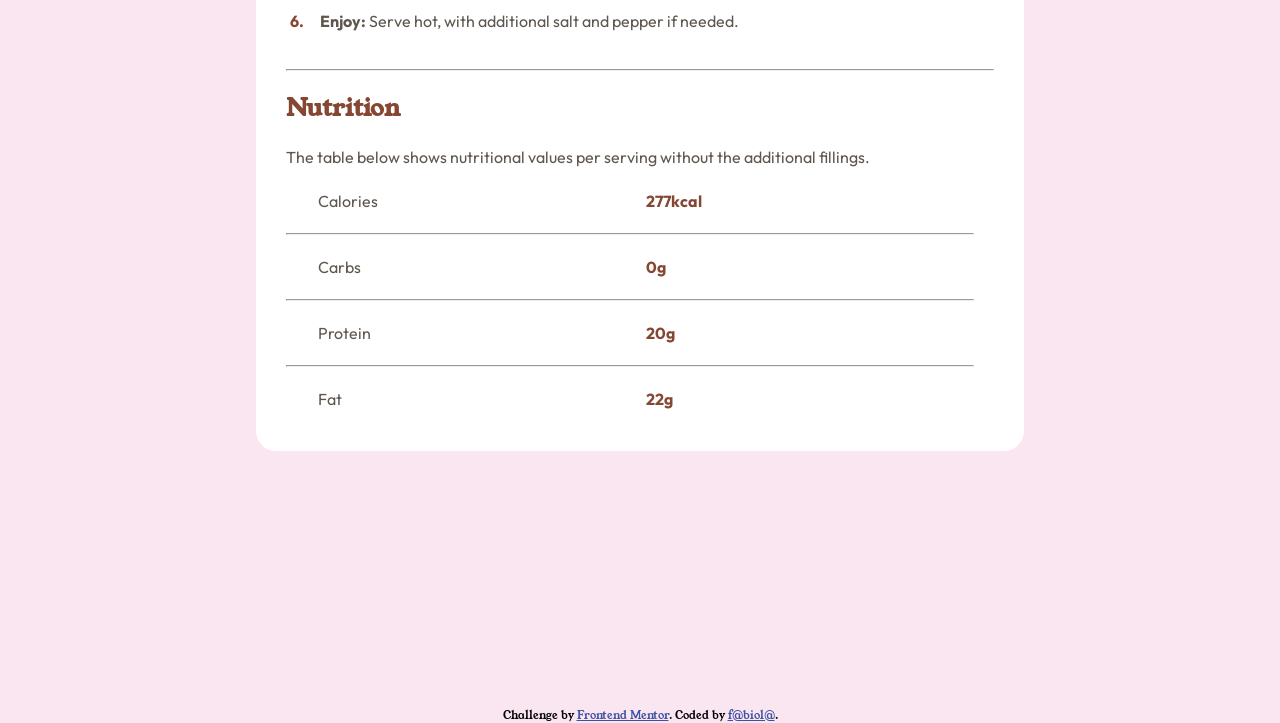
==== commit 8c1587ec: "improvement until preparation section" ====
--- a/recipe-page-main/index.html
+++ b/recipe-page-main/index.html
@@ -18,81 +18,83 @@
   </style>
 </head>
 <body>
-  <section class="header">
-    <img src="assets/images/image-omelette.jpeg" alt="omelette légumes">
-    <header>
-      <h1>Simple Omelette Recipe</h1>
-      <p>An easy and quick dish, perfect for any meal. This classic omelette combines beaten eggs cooked 
-        to perfection, optionally filled with your choice of cheese, vegetables, or meats.</p>
-    </header>
-    <div class="preparation">
-      <h3>Preparation time</h3>
+  <main>
+    <section class="head">
+      <div class="headImg">
+      <img src="assets/images/image-omelette.jpeg" alt="omelette légumes">
+      </div>
+      <header>
+        <h1>Simple Omelette Recipe</h1>
+        <p>An easy and quick dish, perfect for any meal. This classic omelette combines beaten eggs cooked 
+          to perfection, optionally filled with your choice of cheese, vegetables, or meats.</p>
+      </header>
+      <div class="preparation">
+        <h3>Preparation time</h3>
+        <ul>
+          <li><span>Total:</span> Approximately 10 <em>minutes</em></li>
+          <li><span>Preparation:</span> 5 minutes</li>
+          <li><span>Cooking:</span> 5 minutes</li>
+        </ul>
+      </div>
+    </section>  
+    <section class="ingredients">
+      <h2>Ingredients</h2>
       <ul>
-        <li><span>Total:</span> Approximately 10 <em>minutes</em></li>
-        <li><span>Preparation:</span> 5 minutes</li>
-        <li><span>Cooking:</span> 5 minutes</li>
+        <li>2-3 large eggs</li>
+        <li>Salt, to taste</li>
+        <li>Pepper, to taste</li>
+        <li>1 tablespoon of butter or oil</li>
+        <li>Optional fillings: cheese,diced <em>vegetables, cooked meats, herbs</em></li>
       </ul>
+    </section>
+    <div class="straight">
+      <hr>
     </div>
-  </section>  
-  <section class="ingredients">
-    <h2>Ingredients</h2>
-    <ul>
-      <li>2-3 large eggs</li>
-      <li>Salt, to taste</li>
-      <li>Pepper, to taste</li>
-      <li>1 tablespoon of butter or oil</li>
-      <li>Optional fillings: cheese,diced <em>vegetables, cooked meats, herbs</em></li>
-    </ul>
-  </section>
-  <div class="straight">
-    <hr>
-  </div>
-  <section class="instructions">
-    <h2>Instructions</h2>
-    <ol>
-    <li><span>Beat the eggs:</span> In a bowl, beat the eggs with a pinch of salt and pepper until they are well mixed. 
-        You can add a tablespoon of water or milk for a fluffier texture.</li> 
-       
-      <li><strong>Heat the pan:</strong> Place a non-stick frying pan over medium heat and add butter or oil.</li>
-      <li><span>Cook the omelette:</span> Once the butter is melted and bubbling, pour in the eggs. Tilt the pan to ensure 
-        the eggs evenly coat the surface.
-      </li>
-      <li><span>Add fillings  (optional):</span> When the eggs begin to set at the edges but are still slightly runny in the 
-        middle, sprinkle your chosen fillings over one half of the omelette.</li>
-      <li><span>Fold and serve:</span> As the omelette continues to cook, carefully lift one edge and fold it  over the 
-        fillings. Let it cook for another minute, then slide it onto a plate.</li>
-      <li><span>Enjoy:</span> Serve hot, with additional salt and pepper if needed.
-      </li>
-    </ol>
-  </section>
-  <div class="straight">
-    <hr>
-  </div>
-  <section class="nutrition">
-    <h2>Nutrition</h2>
-    <p>The table below shows nutritional values per serving without the additional fillings.</p> 
-    <div class="table">
-      <p>Calories</p>
-      <p class="mesure">277kcal</p>
+    <section class="instructions">
+      <h2>Instructions</h2>
+      <ol>
+      <li><span>Beat the eggs:</span> In a bowl, beat the eggs with a pinch of salt and pepper until they are well mixed. 
+          You can add a tablespoon of water or milk for a fluffier texture.</li> 
+        
+        <li><strong>Heat the pan:</strong> Place a non-stick frying pan over medium heat and add butter or oil.</li>
+        <li><span>Cook the omelette:</span> Once the butter is melted and bubbling, pour in the eggs. Tilt the pan to ensure 
+          the eggs evenly coat the surface.
+        </li>
+        <li><span>Add fillings  (optional):</span> When the eggs begin to set at the edges but are still slightly runny in the 
+          middle, sprinkle your chosen fillings over one half of the omelette.</li>
+        <li><span>Fold and serve:</span> As the omelette continues to cook, carefully lift one edge and fold it  over the 
+          fillings. Let it cook for another minute, then slide it onto a plate.</li>
+        <li><span>Enjoy:</span> Serve hot, with additional salt and pepper if needed.
+        </li>
+      </ol>
+    </section>
+    <div class="straight">
+      <hr>
     </div>
-    <hr>
-    <div class="table">
-      <p>Carbs</p>
-      <p class="mesure">0g</p>
-    </div>
-    <hr>
-    <div class="table">
-      <p>Protein</p>
-      <p class="mesure">20g</p>
-    </div>
-    <hr>
-    <div class="table">
-      <p>Fat</p>
-      <p class="mesure">22g </p>
-    </div>
-    
-  </section>
-  
+    <section class="nutrition">
+      <h2>Nutrition</h2>
+      <p>The table below shows nutritional values per serving without the additional fillings.</p> 
+      <div class="table">
+        <p>Calories</p>
+        <p class="mesure">277kcal</p>
+      </div>
+      <hr>
+      <div class="table">
+        <p>Carbs</p>
+        <p class="mesure">0g</p>
+      </div>
+      <hr>
+      <div class="table">
+        <p>Protein</p>
+        <p class="mesure">20g</p>
+      </div>
+      <hr>
+      <div class="table">
+        <p>Fat</p>
+        <p class="mesure">22g </p>
+      </div>  
+    </section>
+  </main>
   <div class="attribution">
     Challenge by <a href="https://www.frontendmentor.io?ref=challenge" target="_blank">Frontend Mentor</a>. 
     Coded by <a href="https://www.frontendmentor.io/profile/Fabiola971" target="_blank">f@biol@</a>.
--- a/recipe-page-main/style.css
+++ b/recipe-page-main/style.css
@@ -6,8 +6,6 @@
 
 body{
     font-family: "Young Serif", serif;
-    /* padding: 30px; */
-    font-size: 34px;
 }
 
 h2, .mesure{
@@ -19,6 +17,10 @@
     font-family: "Outfit", sans-serif;
 }
 
+main{
+    background-color:  hsl(0, 0%, 100%);
+}
+
 p{
     line-height: 1.5;
 }
@@ -36,21 +38,21 @@
     font-weight: bold;
 }
 /*******************HEADER******************/
-.header img{
+.head img{
     width: 100%;
 }
 
-.header header{
+.head header{
     padding-bottom: 20px;
 }
 
-.header header h1{
+.head header h1{
     padding: 20px 28px;
     color: #000;
     font-size: 2em;
 }
 
-.header p{
+.head p{
     display: flex;
     flex-direction: column;
 }
@@ -178,7 +180,7 @@
     font-weight: bold;
 }
 
-@media (max-width:1443px){
+@media (max-width:1339px){
    body{
         font-size: 16px;
    }
@@ -187,11 +189,11 @@
     padding-inline: 30px;
    }
 
-   .header{
+   .head{
         padding: 0;
    }
 
-   .header header img{
+   .head header img{
     border-radius: 0;
     -webkit-border-radius: 0;
     -moz-border-radius: 0;
@@ -199,7 +201,7 @@
     -o-border-radius: 0;
     }
 
-   .header p{
+   .head p{
         letter-spacing: -0.4px;
         padding-inline-start: 30px;
         padding-inline-end: 50px;
@@ -211,7 +213,7 @@
    }
 
    .preparation h3{
-        padding-bottom: 10px;
+        /* padding-bottom: 10px; */
    }
    
    .preparation li{
@@ -238,3 +240,45 @@
     }
 }
 
+@media (min-width:1000px){
+    body{
+        background-color: hsl(328, 61%, 94%);
+    }
+
+    main{
+        border-radius: 20px;
+        -webkit-border-radius: 20px;
+        -moz-border-radius: 20px;
+        -ms-border-radius: 20px;
+        -o-border-radius: 20px;
+        margin: 20%;
+    }
+
+    .head{
+        padding-top: 30px;
+    }
+
+   .head .headImg{
+        margin-inline: 30px;
+        max-width: 100%;
+    }
+
+    .head .headImg img{
+        border-radius: 10px;
+        -webkit-border-radius: 10px;
+        -moz-border-radius: 10px;
+        -ms-border-radius: 10px;
+        -o-border-radius: 10px;
+    }
+
+    .preparation li em{
+        position: relative;
+        top: 0;
+        left: 0;
+    }  
+    
+    .preparation li:first-of-type::before{
+        vertical-align: middle;  
+    }
+}
+
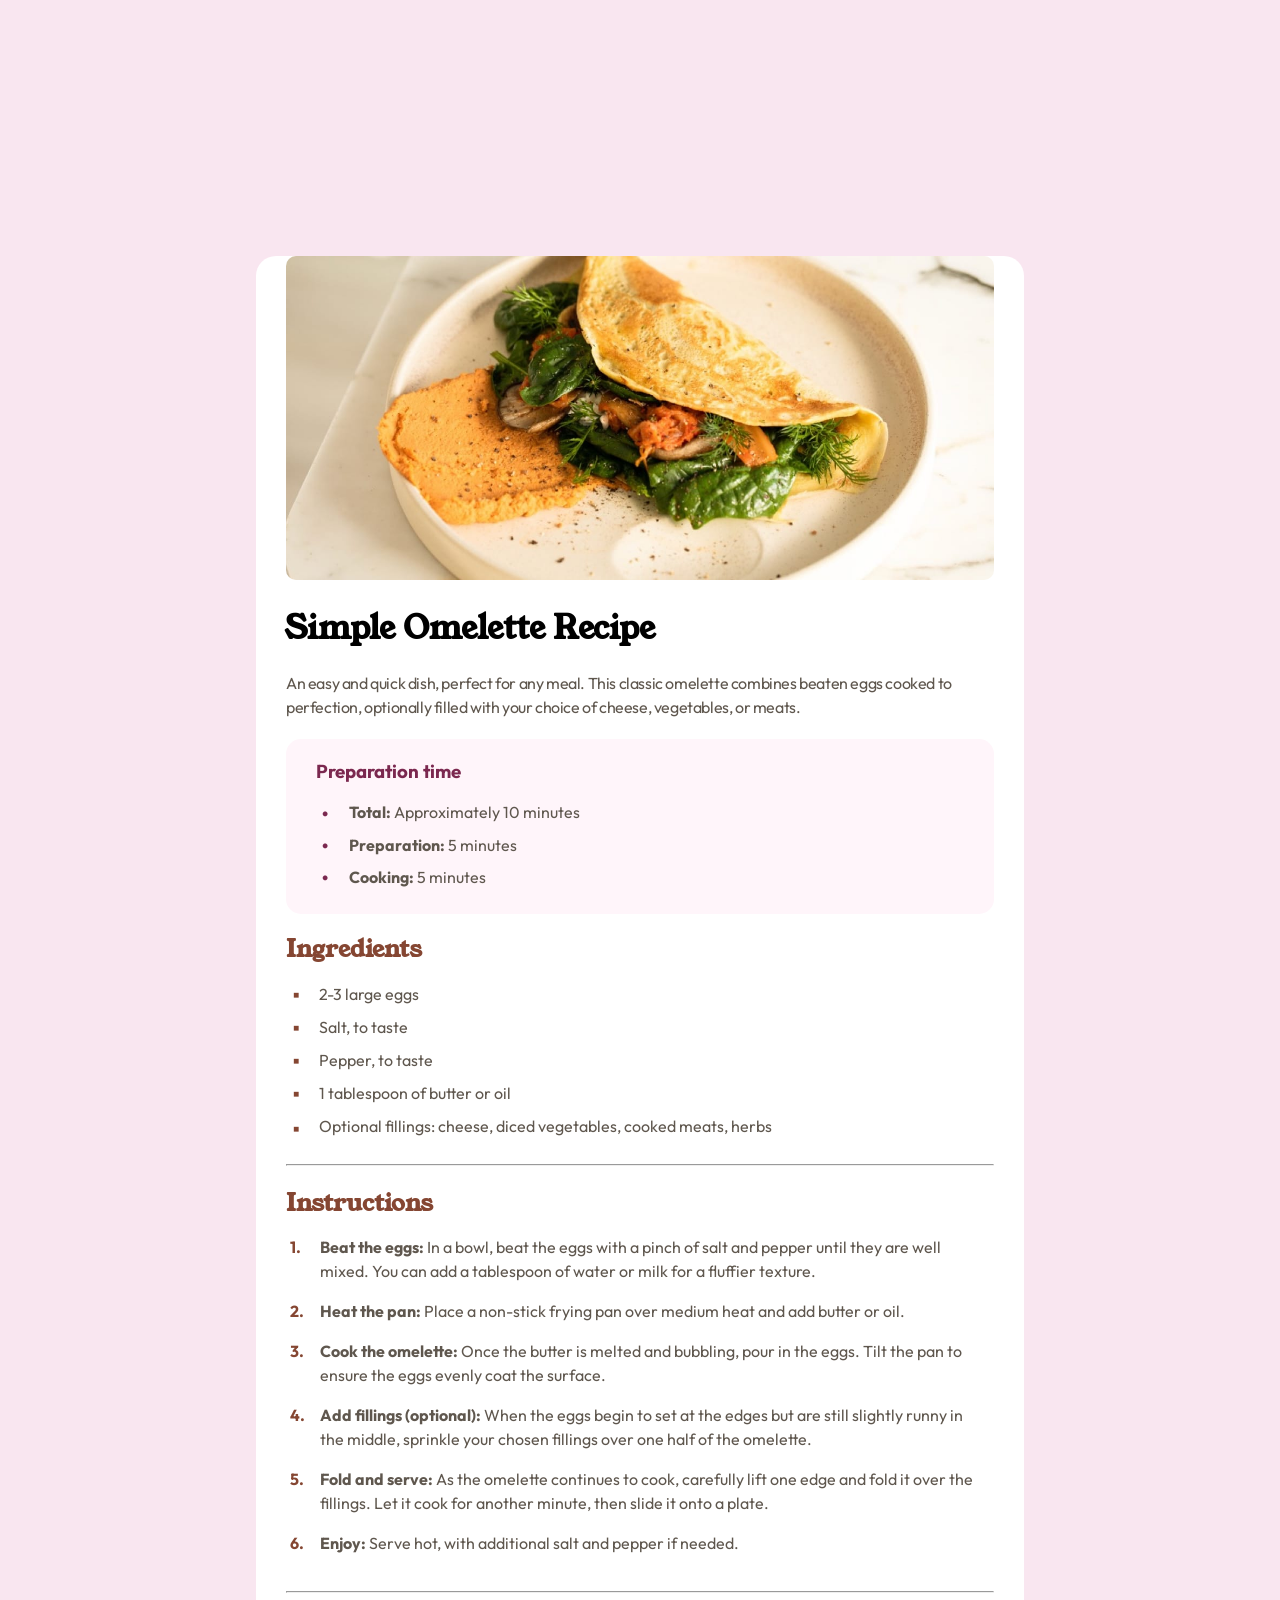
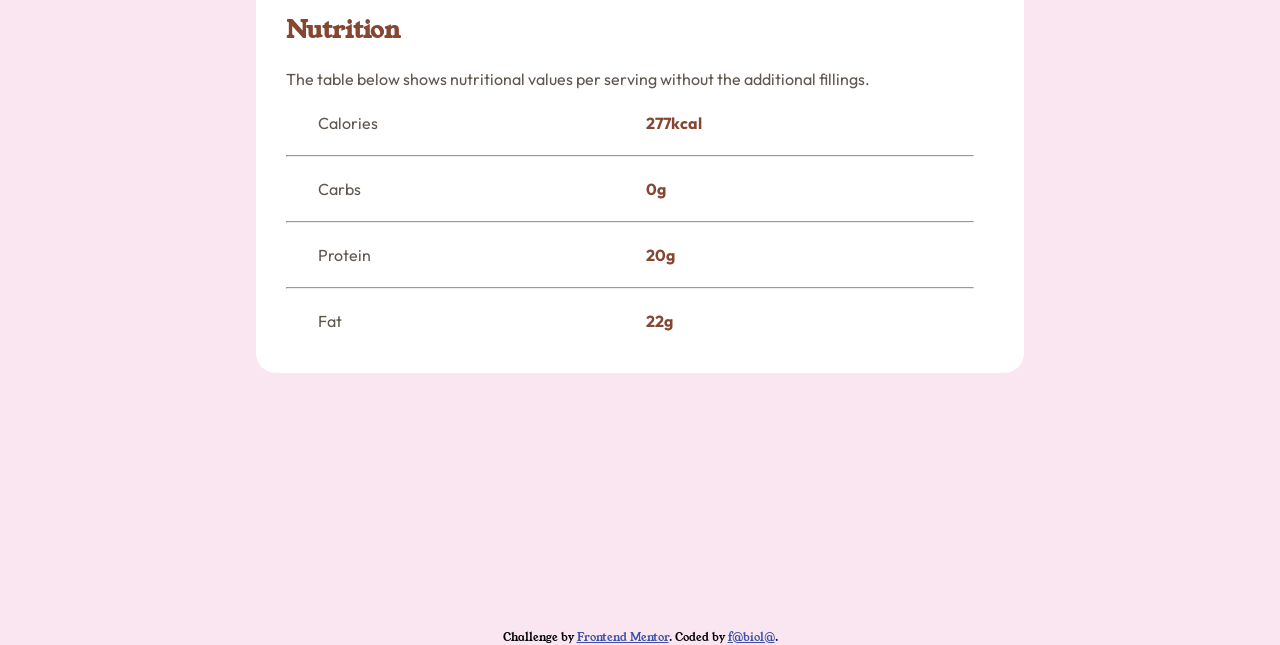
==== commit b09b2c57: "improvement layout ingredient, preparation section li,modified vertical-align" ====
--- a/recipe-page-main/index.html
+++ b/recipe-page-main/index.html
@@ -44,7 +44,7 @@
         <li>Salt, to taste</li>
         <li>Pepper, to taste</li>
         <li>1 tablespoon of butter or oil</li>
-        <li>Optional fillings: cheese,diced <em>vegetables, cooked meats, herbs</em></li>
+        <li>Optional fillings: cheese, diced <em>vegetables, cooked meats, herbs</em></li>
       </ul>
     </section>
     <div class="straight">
--- a/recipe-page-main/style.css
+++ b/recipe-page-main/style.css
@@ -120,7 +120,6 @@
 
 .ingredients li:last-of-type::before{
    top: 15px;
-
 }
 
 .ingredients li em{
@@ -128,7 +127,6 @@
     font-style: normal;
     position: relative;
     left: 23px;
-
 }
 
 .straight{
@@ -178,66 +176,6 @@
 
 .mesure{
     font-weight: bold;
-}
-
-@media (max-width:1339px){
-   body{
-        font-size: 16px;
-   }
-
-   h1{
-    padding-inline: 30px;
-   }
-
-   .head{
-        padding: 0;
-   }
-
-   .head header img{
-    border-radius: 0;
-    -webkit-border-radius: 0;
-    -moz-border-radius: 0;
-    -ms-border-radius: 0;
-    -o-border-radius: 0;
-    }
-
-   .head p{
-        letter-spacing: -0.4px;
-        padding-inline-start: 30px;
-        padding-inline-end: 50px;
-   }
-
-   .preparation{
-        margin-inline: 30px;
-        width: auto;
-   }
-
-   .preparation h3{
-        /* padding-bottom: 10px; */
-   }
-   
-   .preparation li{
-        padding: 0;
-   }
-
-   .preparation li::before{
-        font-size: 25px;
-    }
-
-    .ingredients, .instructions, .nutrition{
-        margin-inline: 30px;
-    }
-
-    .ingredients {
-        line-height: 30px;
-    }
-
-    .ingredients li::before{
-        top: -2px;
-        left: -13px;
-        padding-right: 7px;
-        font-size: 10px;
-    }
 }
 
 @media (min-width:1000px){
@@ -278,7 +216,79 @@
     }  
     
     .preparation li:first-of-type::before{
-        vertical-align: middle;  
-    }
-}
-
+        vertical-align: middle; 
+        line-height: normal;
+    }
+
+    .ingredients li em{
+        display: inline;
+        position: static;    
+    }
+
+    .ingredients li:last-of-type::before{
+        top: 0;
+    }
+}
+
+
+@media (max-width:1339px){
+   body{
+        font-size: 16px;
+   }
+
+   h1{
+    padding-inline: 30px;
+   }
+
+   .head{
+        padding: 0;
+   }
+
+   .head header img{
+    border-radius: 0;
+    -webkit-border-radius: 0;
+    -moz-border-radius: 0;
+    -ms-border-radius: 0;
+    -o-border-radius: 0;
+    }
+
+   .head p{
+        letter-spacing: -0.4px;
+        padding-inline-start: 30px;
+        padding-inline-end: 50px;
+   }
+
+   .preparation{
+        margin-inline: 30px;
+        width: auto;
+   }
+
+   .preparation h3{
+        /* padding-bottom: 10px; */
+   }
+   
+   .preparation li{
+        padding: 0;
+   }
+
+   .preparation li::before{
+        font-size: 25px;
+    }
+
+    .ingredients, .instructions, .nutrition{
+        margin-inline: 30px;
+    }
+
+    .ingredients {
+        line-height: 30px;
+    }
+
+    .ingredients li::before{
+        top: -2px;
+        left: -13px;
+        padding-right: 7px;
+        font-size: 10px;
+    }
+}
+
+
